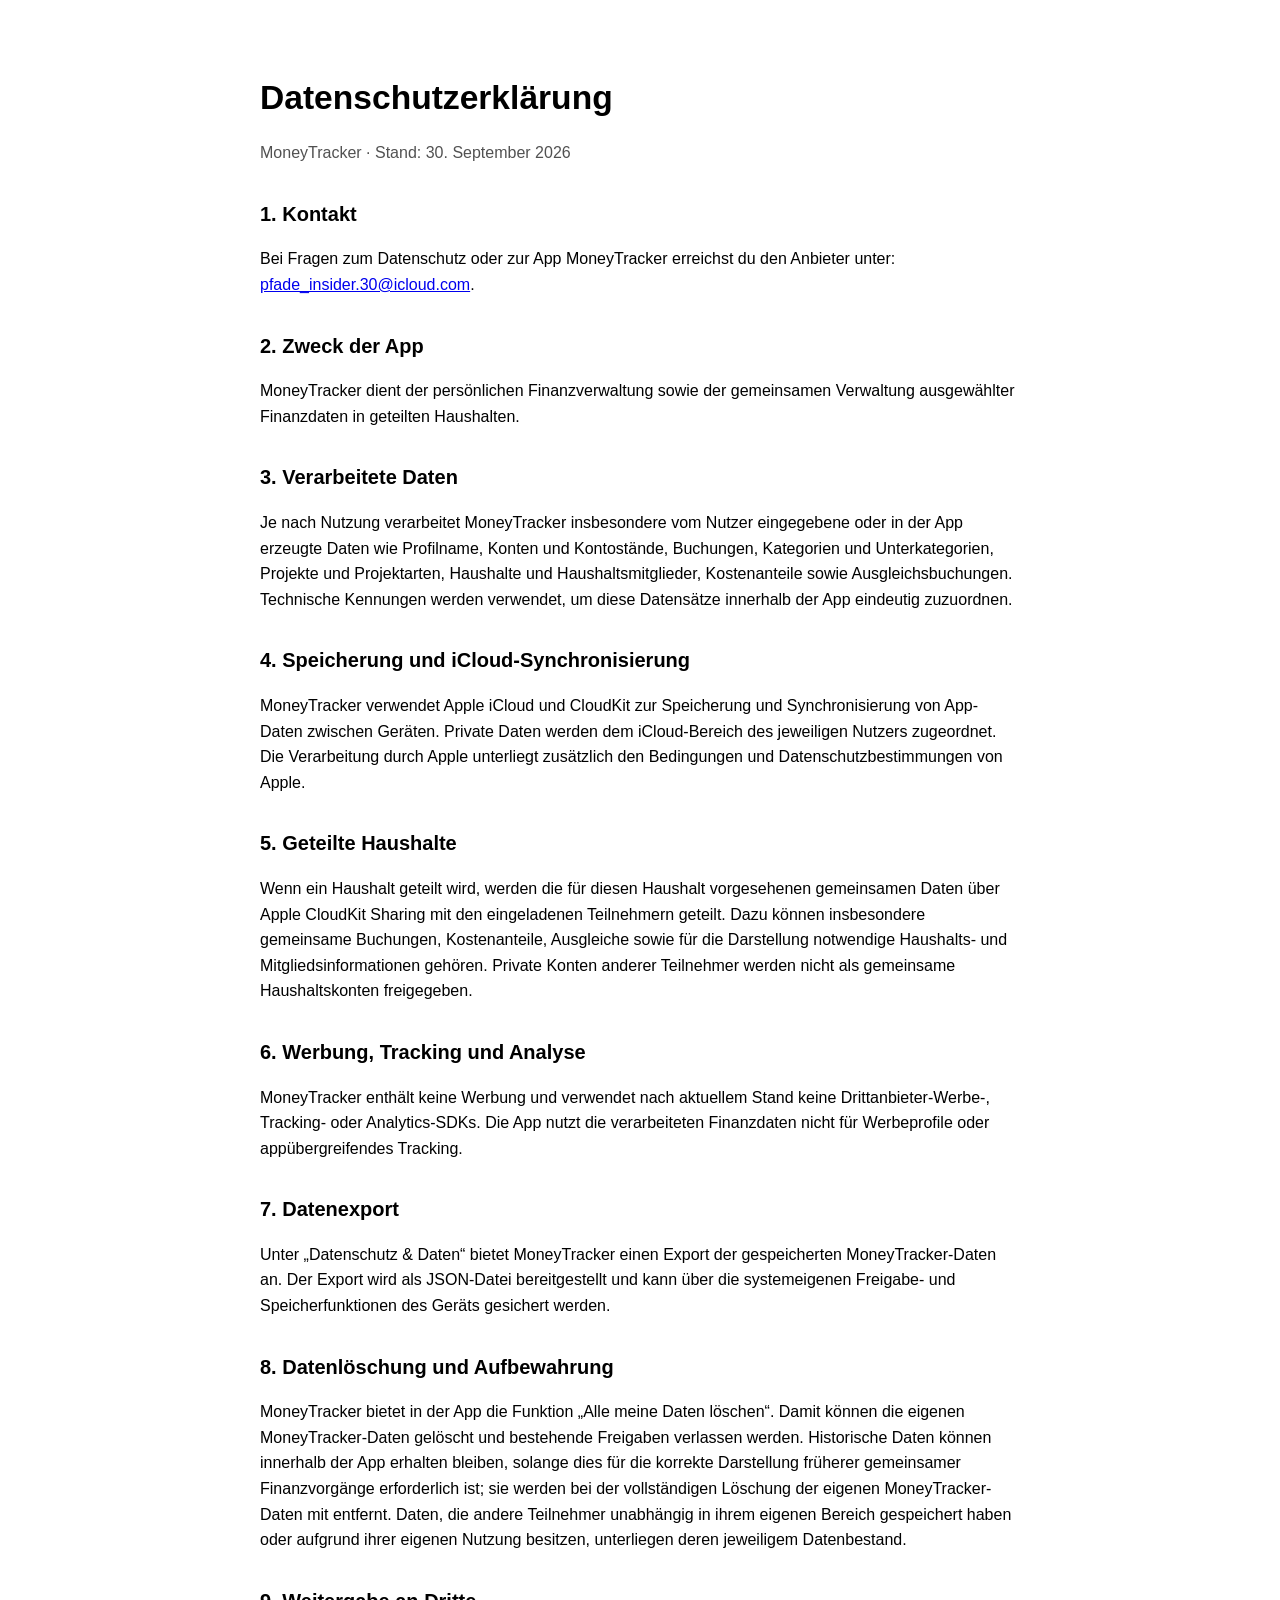
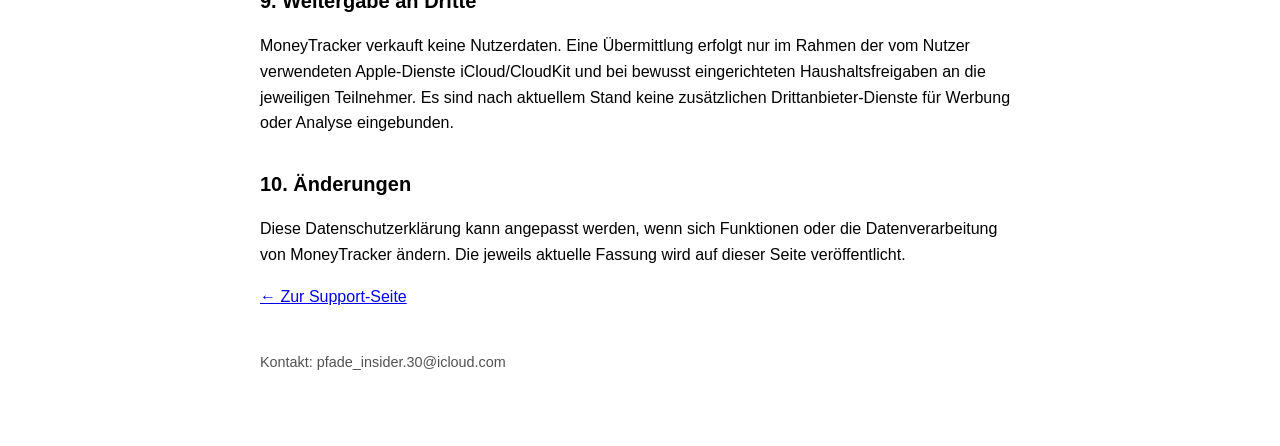
==== privacy/index.html @ 043ae0b4 "Add files via upload" ====
<!doctype html>
<html lang="de">
<head>
  <meta charset="utf-8">
  <meta name="viewport" content="width=device-width, initial-scale=1">
  <title>MoneyTracker – Datenschutzerklärung</title>
  <meta name="description" content="Datenschutzerklärung für MoneyTracker.">
  <link rel="stylesheet" href="../style.css">
</head>
<body>
<main>
  <h1>Datenschutzerklärung</h1>
  <p class="muted">MoneyTracker · Stand: 30. September 2026</p>

  <h2>1. Kontakt</h2>
  <p>Bei Fragen zum Datenschutz oder zur App MoneyTracker erreichst du den Anbieter unter:
     <a href="mailto:pfade_insider.30@icloud.com">pfade_insider.30@icloud.com</a>.</p>

  <h2>2. Zweck der App</h2>
  <p>MoneyTracker dient der persönlichen Finanzverwaltung sowie der gemeinsamen Verwaltung
     ausgewählter Finanzdaten in geteilten Haushalten.</p>

  <h2>3. Verarbeitete Daten</h2>
  <p>Je nach Nutzung verarbeitet MoneyTracker insbesondere vom Nutzer eingegebene oder in der
     App erzeugte Daten wie Profilname, Konten und Kontostände, Buchungen, Kategorien und
     Unterkategorien, Projekte und Projektarten, Haushalte und Haushaltsmitglieder,
     Kostenanteile sowie Ausgleichsbuchungen. Technische Kennungen werden verwendet, um diese
     Datensätze innerhalb der App eindeutig zuzuordnen.</p>

  <h2>4. Speicherung und iCloud-Synchronisierung</h2>
  <p>MoneyTracker verwendet Apple iCloud und CloudKit zur Speicherung und Synchronisierung
     von App-Daten zwischen Geräten. Private Daten werden dem iCloud-Bereich des jeweiligen
     Nutzers zugeordnet. Die Verarbeitung durch Apple unterliegt zusätzlich den Bedingungen
     und Datenschutzbestimmungen von Apple.</p>

  <h2>5. Geteilte Haushalte</h2>
  <p>Wenn ein Haushalt geteilt wird, werden die für diesen Haushalt vorgesehenen gemeinsamen
     Daten über Apple CloudKit Sharing mit den eingeladenen Teilnehmern geteilt. Dazu können
     insbesondere gemeinsame Buchungen, Kostenanteile, Ausgleiche sowie für die Darstellung
     notwendige Haushalts- und Mitgliedsinformationen gehören. Private Konten anderer
     Teilnehmer werden nicht als gemeinsame Haushaltskonten freigegeben.</p>

  <h2>6. Werbung, Tracking und Analyse</h2>
  <p>MoneyTracker enthält keine Werbung und verwendet nach aktuellem Stand keine
     Drittanbieter-Werbe-, Tracking- oder Analytics-SDKs. Die App nutzt die verarbeiteten
     Finanzdaten nicht für Werbeprofile oder appübergreifendes Tracking.</p>

  <h2>7. Datenexport</h2>
  <p>Unter „Datenschutz & Daten“ bietet MoneyTracker einen Export der gespeicherten
     MoneyTracker-Daten an. Der Export wird als JSON-Datei bereitgestellt und kann über die
     systemeigenen Freigabe- und Speicherfunktionen des Geräts gesichert werden.</p>

  <h2>8. Datenlöschung und Aufbewahrung</h2>
  <p>MoneyTracker bietet in der App die Funktion „Alle meine Daten löschen“. Damit können
     die eigenen MoneyTracker-Daten gelöscht und bestehende Freigaben verlassen werden.
     Historische Daten können innerhalb der App erhalten bleiben, solange dies für die
     korrekte Darstellung früherer gemeinsamer Finanzvorgänge erforderlich ist; sie werden
     bei der vollständigen Löschung der eigenen MoneyTracker-Daten mit entfernt. Daten, die
     andere Teilnehmer unabhängig in ihrem eigenen Bereich gespeichert haben oder aufgrund
     ihrer eigenen Nutzung besitzen, unterliegen deren jeweiligem Datenbestand.</p>

  <h2>9. Weitergabe an Dritte</h2>
  <p>MoneyTracker verkauft keine Nutzerdaten. Eine Übermittlung erfolgt nur im Rahmen der
     vom Nutzer verwendeten Apple-Dienste iCloud/CloudKit und bei bewusst eingerichteten
     Haushaltsfreigaben an die jeweiligen Teilnehmer. Es sind nach aktuellem Stand keine
     zusätzlichen Drittanbieter-Dienste für Werbung oder Analyse eingebunden.</p>

  <h2>10. Änderungen</h2>
  <p>Diese Datenschutzerklärung kann angepasst werden, wenn sich Funktionen oder die
     Datenverarbeitung von MoneyTracker ändern. Die jeweils aktuelle Fassung wird auf dieser
     Seite veröffentlicht.</p>

  <p><a href="../">← Zur Support-Seite</a></p>
  <footer>Kontakt: pfade_insider.30@icloud.com</footer>
</main>
</body>
</html>
---- style.css ----
:root { color-scheme: light dark; font-family: -apple-system, BlinkMacSystemFont, "Segoe UI", sans-serif; }
body { margin: 0; background: Canvas; color: CanvasText; }
main { max-width: 760px; margin: 0 auto; padding: 48px 22px 72px; line-height: 1.6; }
h1 { font-size: 2.1rem; margin-bottom: .2rem; }
h2 { margin-top: 2rem; font-size: 1.25rem; }
.muted { opacity: .68; }
.card { border: 1px solid color-mix(in srgb, CanvasText 16%, transparent); border-radius: 16px; padding: 18px; margin: 22px 0; }
a { color: LinkText; }
footer { margin-top: 42px; font-size: .9rem; opacity: .68; }
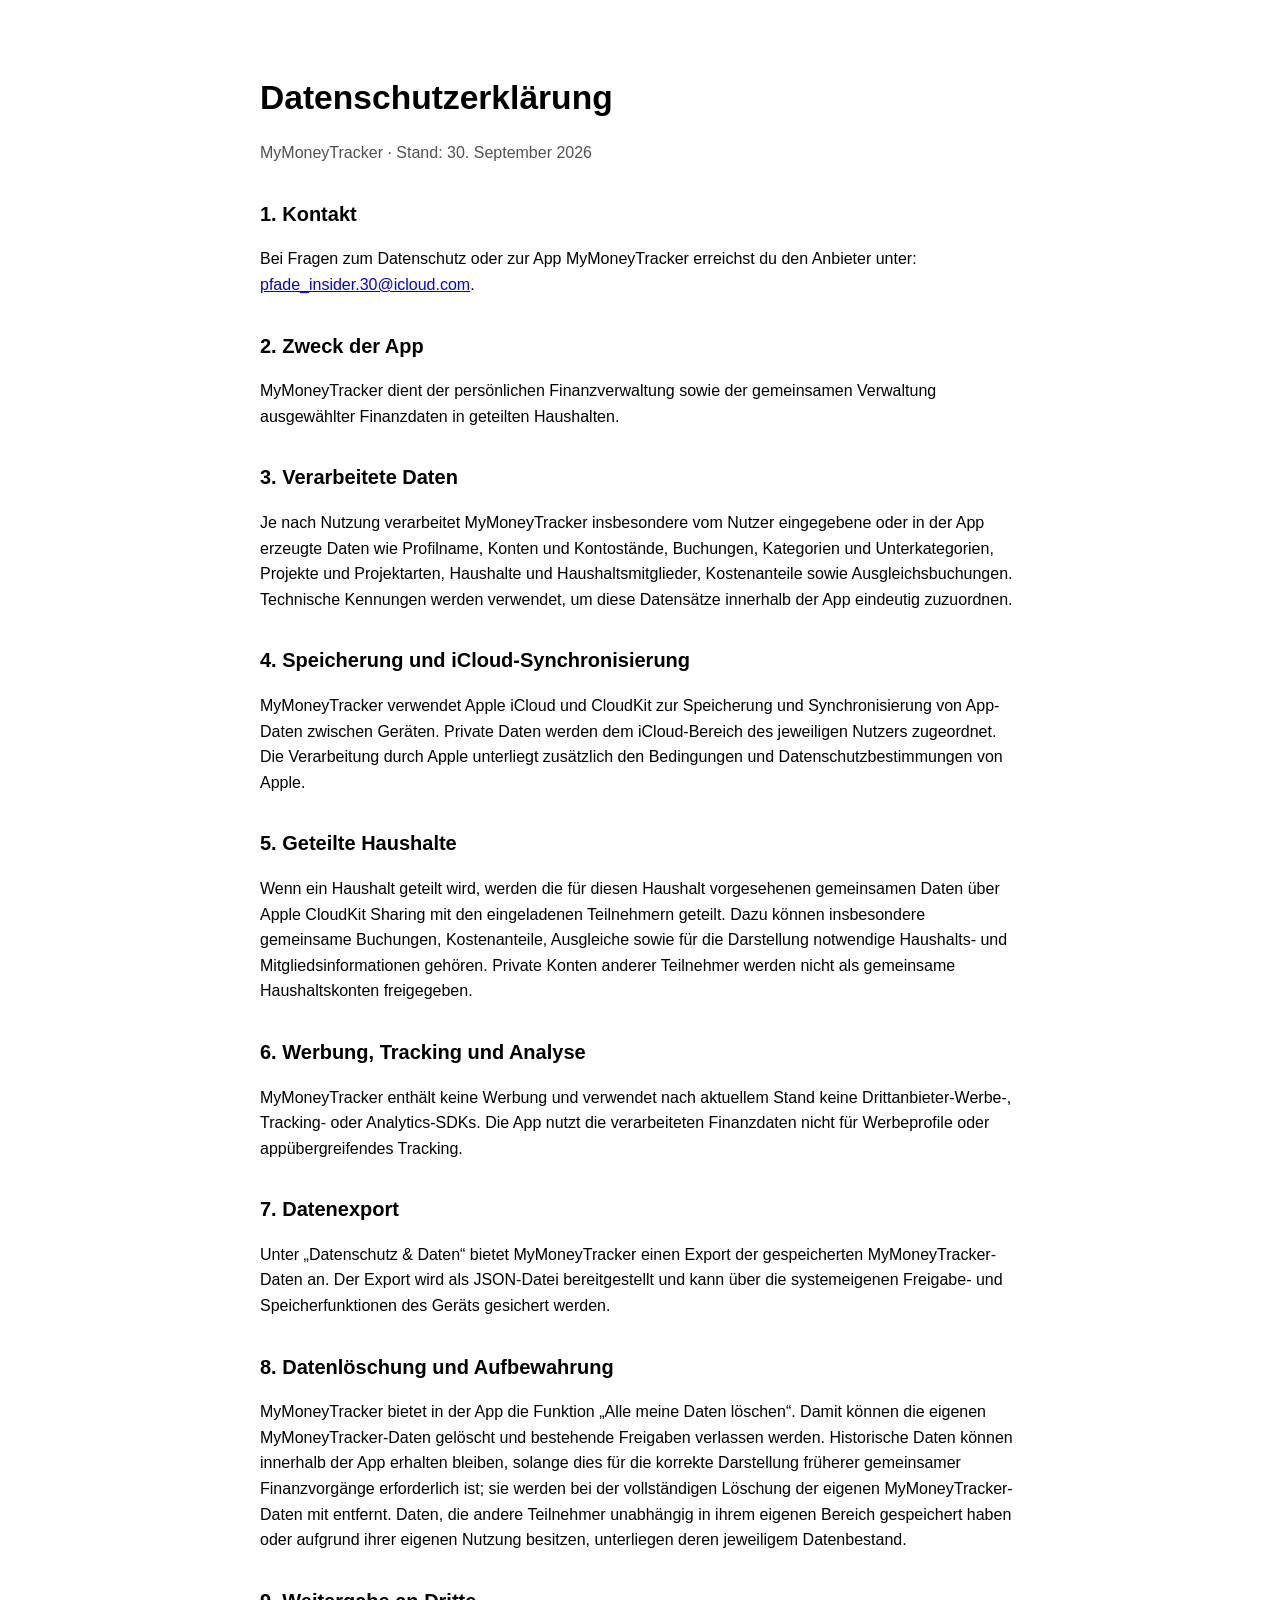
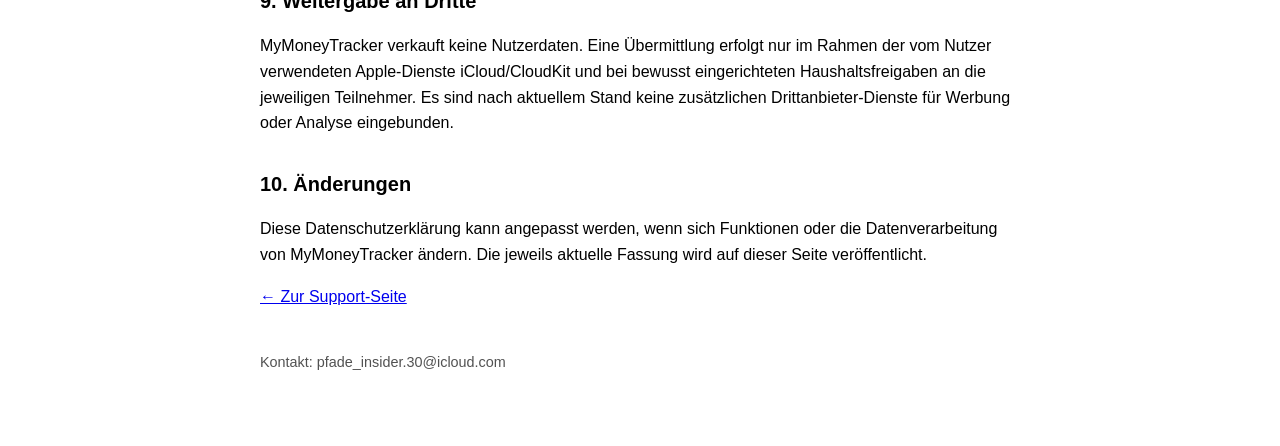
==== commit 76668b0b: "Rename MoneyTracker to MyMoneyTracker.html" ====
--- a/privacy/index.html
+++ b/privacy/index.html
@@ -3,32 +3,32 @@
 <head>
   <meta charset="utf-8">
   <meta name="viewport" content="width=device-width, initial-scale=1">
-  <title>MoneyTracker – Datenschutzerklärung</title>
-  <meta name="description" content="Datenschutzerklärung für MoneyTracker.">
+  <title>MyMoneyTracker – Datenschutzerklärung</title>
+  <meta name="description" content="Datenschutzerklärung für MyMoneyTracker.">
   <link rel="stylesheet" href="../style.css">
 </head>
 <body>
 <main>
   <h1>Datenschutzerklärung</h1>
-  <p class="muted">MoneyTracker · Stand: 30. September 2026</p>
+  <p class="muted">MyMoneyTracker · Stand: 30. September 2026</p>
 
   <h2>1. Kontakt</h2>
-  <p>Bei Fragen zum Datenschutz oder zur App MoneyTracker erreichst du den Anbieter unter:
+  <p>Bei Fragen zum Datenschutz oder zur App MyMoneyTracker erreichst du den Anbieter unter:
      <a href="mailto:pfade_insider.30@icloud.com">pfade_insider.30@icloud.com</a>.</p>
 
   <h2>2. Zweck der App</h2>
-  <p>MoneyTracker dient der persönlichen Finanzverwaltung sowie der gemeinsamen Verwaltung
+  <p>MyMoneyTracker dient der persönlichen Finanzverwaltung sowie der gemeinsamen Verwaltung
      ausgewählter Finanzdaten in geteilten Haushalten.</p>
 
   <h2>3. Verarbeitete Daten</h2>
-  <p>Je nach Nutzung verarbeitet MoneyTracker insbesondere vom Nutzer eingegebene oder in der
+  <p>Je nach Nutzung verarbeitet MyMoneyTracker insbesondere vom Nutzer eingegebene oder in der
      App erzeugte Daten wie Profilname, Konten und Kontostände, Buchungen, Kategorien und
      Unterkategorien, Projekte und Projektarten, Haushalte und Haushaltsmitglieder,
      Kostenanteile sowie Ausgleichsbuchungen. Technische Kennungen werden verwendet, um diese
      Datensätze innerhalb der App eindeutig zuzuordnen.</p>
 
   <h2>4. Speicherung und iCloud-Synchronisierung</h2>
-  <p>MoneyTracker verwendet Apple iCloud und CloudKit zur Speicherung und Synchronisierung
+  <p>MyMoneyTracker verwendet Apple iCloud und CloudKit zur Speicherung und Synchronisierung
      von App-Daten zwischen Geräten. Private Daten werden dem iCloud-Bereich des jeweiligen
      Nutzers zugeordnet. Die Verarbeitung durch Apple unterliegt zusätzlich den Bedingungen
      und Datenschutzbestimmungen von Apple.</p>
@@ -41,33 +41,33 @@
      Teilnehmer werden nicht als gemeinsame Haushaltskonten freigegeben.</p>
 
   <h2>6. Werbung, Tracking und Analyse</h2>
-  <p>MoneyTracker enthält keine Werbung und verwendet nach aktuellem Stand keine
+  <p>MyMoneyTracker enthält keine Werbung und verwendet nach aktuellem Stand keine
      Drittanbieter-Werbe-, Tracking- oder Analytics-SDKs. Die App nutzt die verarbeiteten
      Finanzdaten nicht für Werbeprofile oder appübergreifendes Tracking.</p>
 
   <h2>7. Datenexport</h2>
-  <p>Unter „Datenschutz & Daten“ bietet MoneyTracker einen Export der gespeicherten
-     MoneyTracker-Daten an. Der Export wird als JSON-Datei bereitgestellt und kann über die
+  <p>Unter „Datenschutz & Daten“ bietet MyMoneyTracker einen Export der gespeicherten
+     MyMoneyTracker-Daten an. Der Export wird als JSON-Datei bereitgestellt und kann über die
      systemeigenen Freigabe- und Speicherfunktionen des Geräts gesichert werden.</p>
 
   <h2>8. Datenlöschung und Aufbewahrung</h2>
-  <p>MoneyTracker bietet in der App die Funktion „Alle meine Daten löschen“. Damit können
-     die eigenen MoneyTracker-Daten gelöscht und bestehende Freigaben verlassen werden.
+  <p>MyMoneyTracker bietet in der App die Funktion „Alle meine Daten löschen“. Damit können
+     die eigenen MyMoneyTracker-Daten gelöscht und bestehende Freigaben verlassen werden.
      Historische Daten können innerhalb der App erhalten bleiben, solange dies für die
      korrekte Darstellung früherer gemeinsamer Finanzvorgänge erforderlich ist; sie werden
-     bei der vollständigen Löschung der eigenen MoneyTracker-Daten mit entfernt. Daten, die
+     bei der vollständigen Löschung der eigenen MyMoneyTracker-Daten mit entfernt. Daten, die
      andere Teilnehmer unabhängig in ihrem eigenen Bereich gespeichert haben oder aufgrund
      ihrer eigenen Nutzung besitzen, unterliegen deren jeweiligem Datenbestand.</p>
 
   <h2>9. Weitergabe an Dritte</h2>
-  <p>MoneyTracker verkauft keine Nutzerdaten. Eine Übermittlung erfolgt nur im Rahmen der
+  <p>MyMoneyTracker verkauft keine Nutzerdaten. Eine Übermittlung erfolgt nur im Rahmen der
      vom Nutzer verwendeten Apple-Dienste iCloud/CloudKit und bei bewusst eingerichteten
      Haushaltsfreigaben an die jeweiligen Teilnehmer. Es sind nach aktuellem Stand keine
      zusätzlichen Drittanbieter-Dienste für Werbung oder Analyse eingebunden.</p>
 
   <h2>10. Änderungen</h2>
   <p>Diese Datenschutzerklärung kann angepasst werden, wenn sich Funktionen oder die
-     Datenverarbeitung von MoneyTracker ändern. Die jeweils aktuelle Fassung wird auf dieser
+     Datenverarbeitung von MyMoneyTracker ändern. Die jeweils aktuelle Fassung wird auf dieser
      Seite veröffentlicht.</p>
 
   <p><a href="../">← Zur Support-Seite</a></p>
